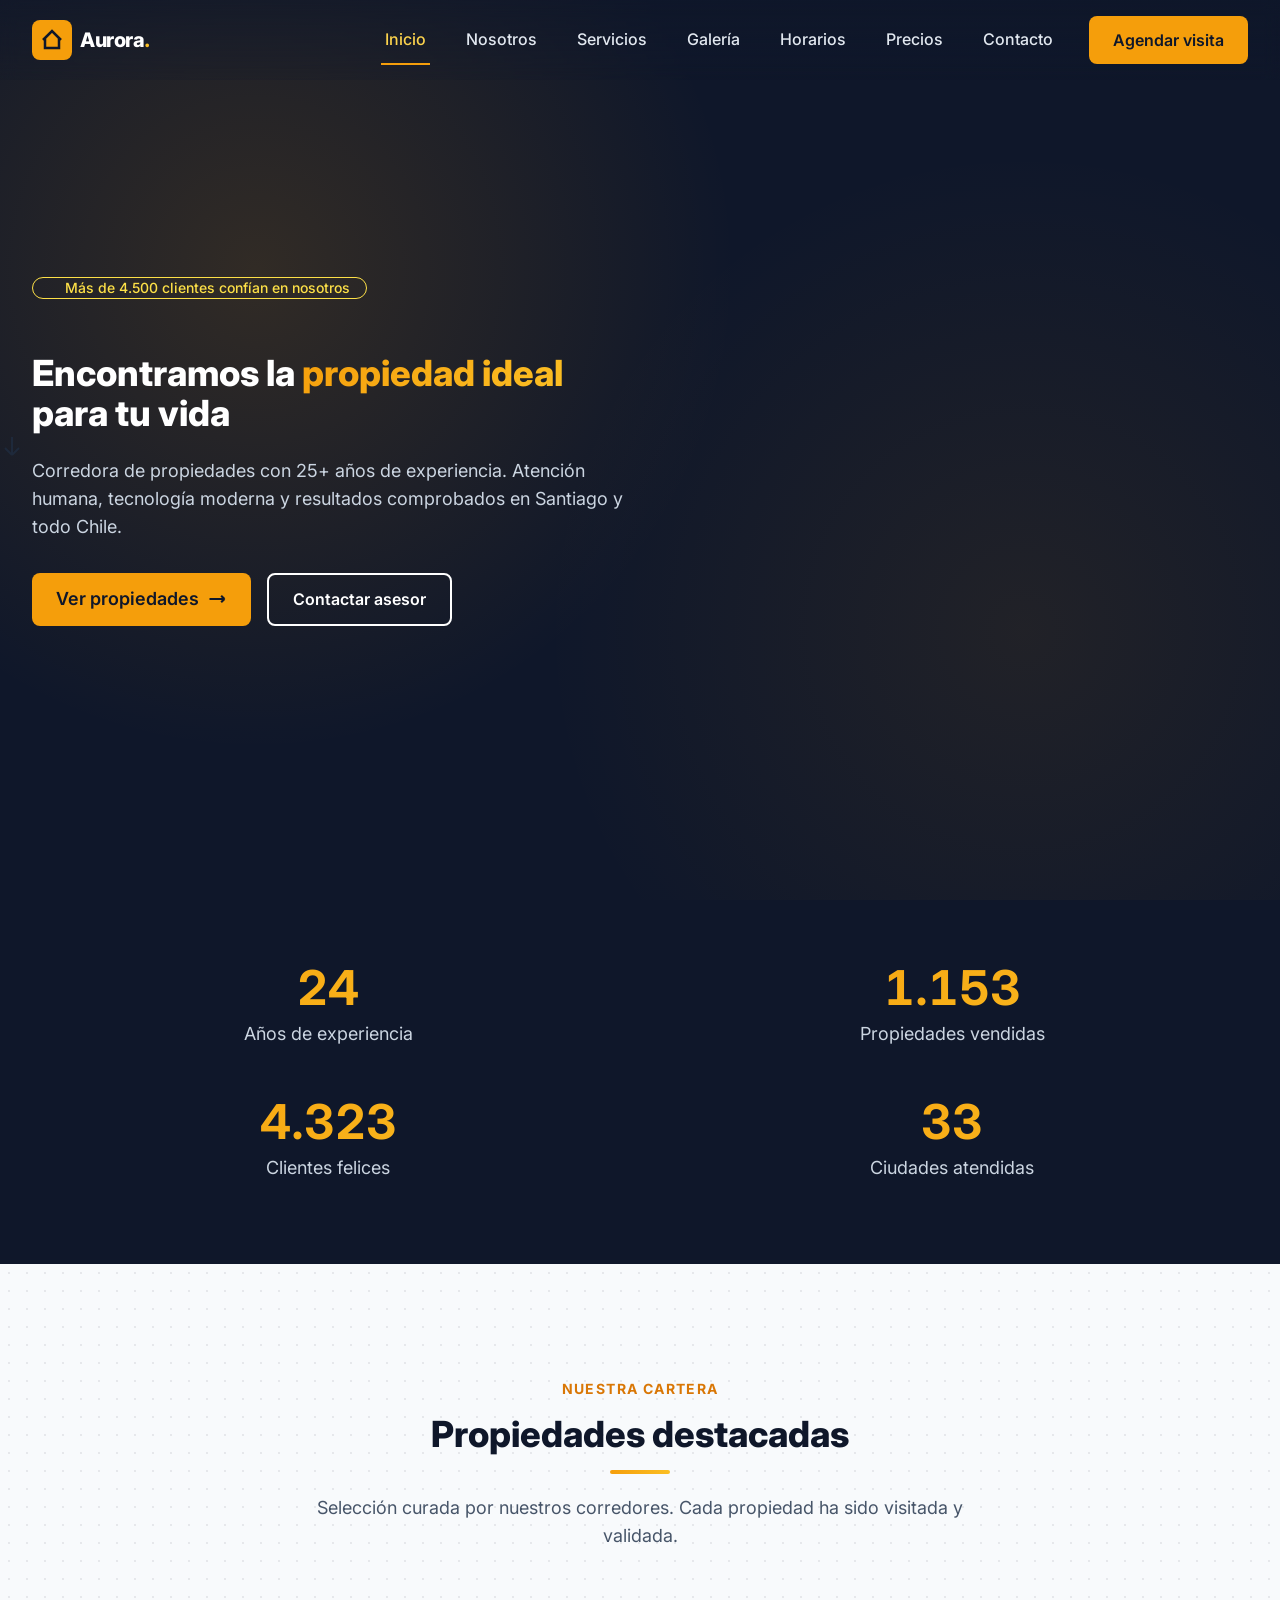
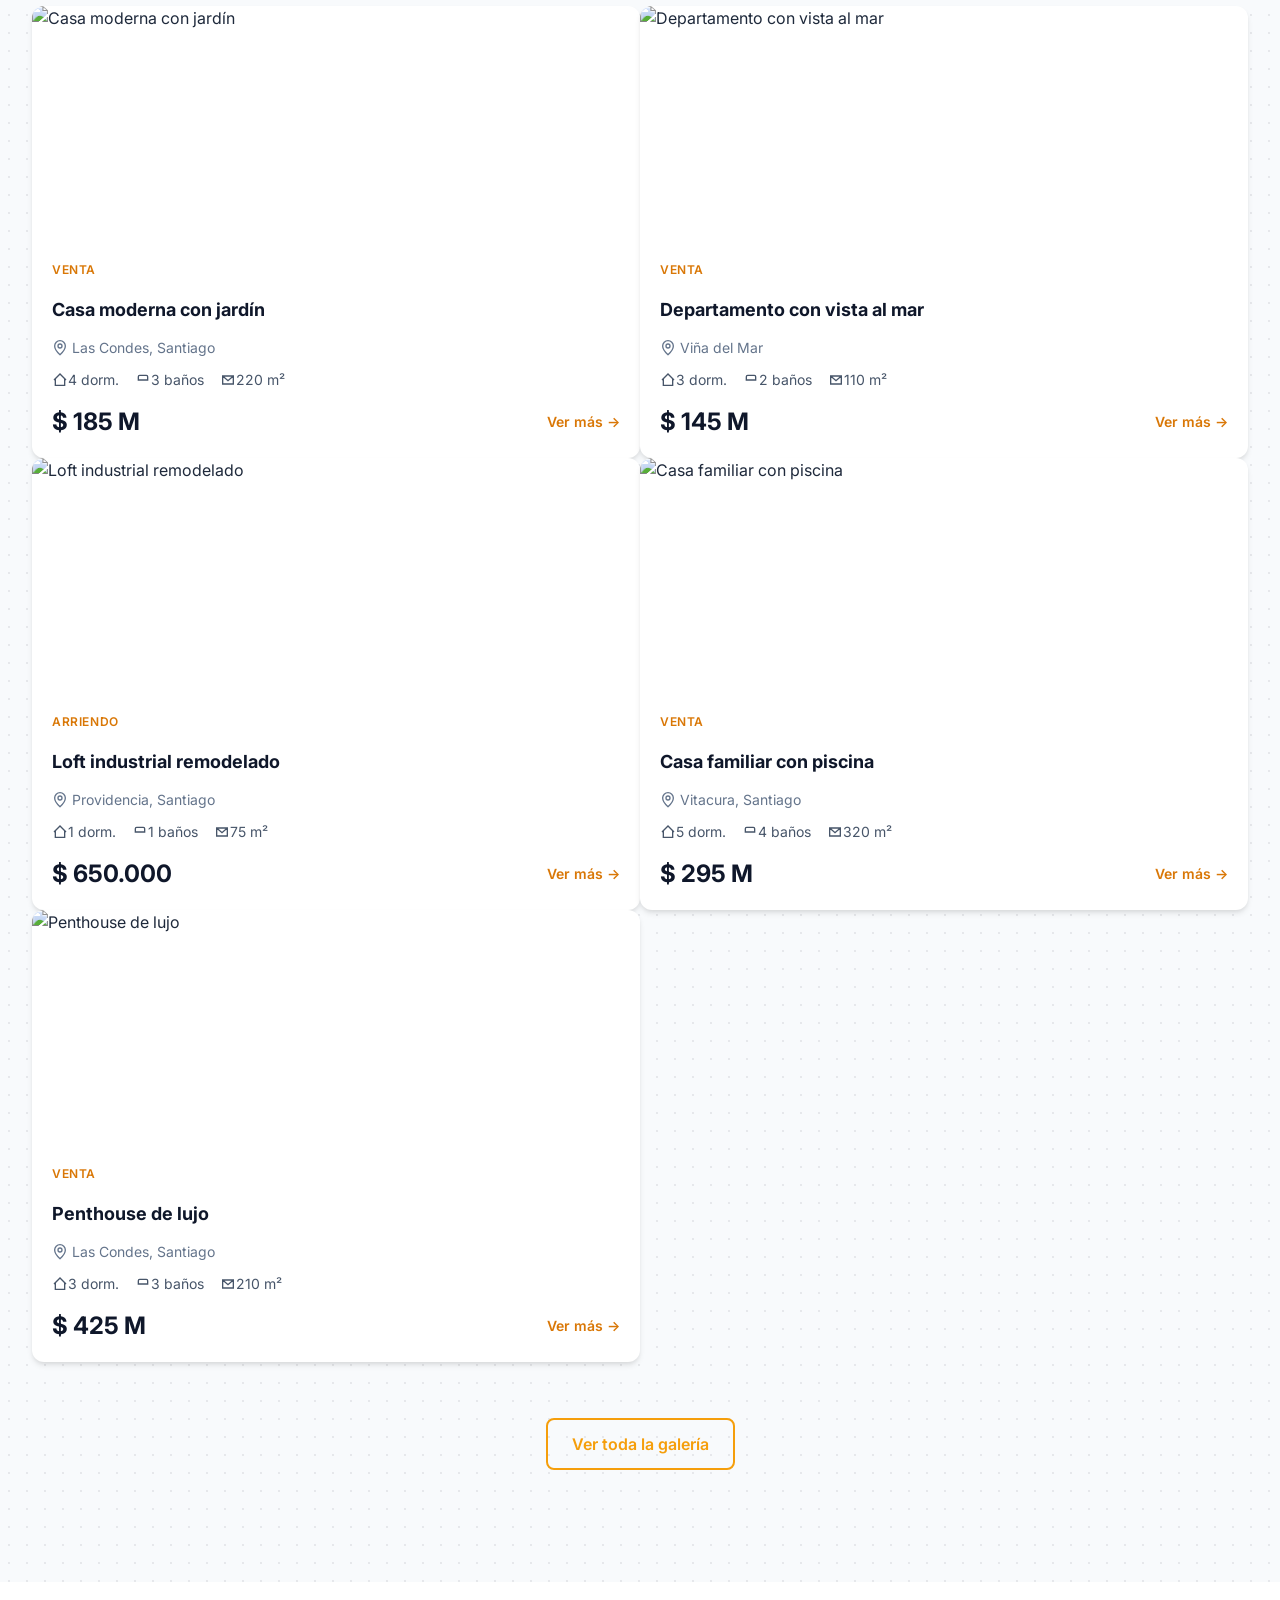
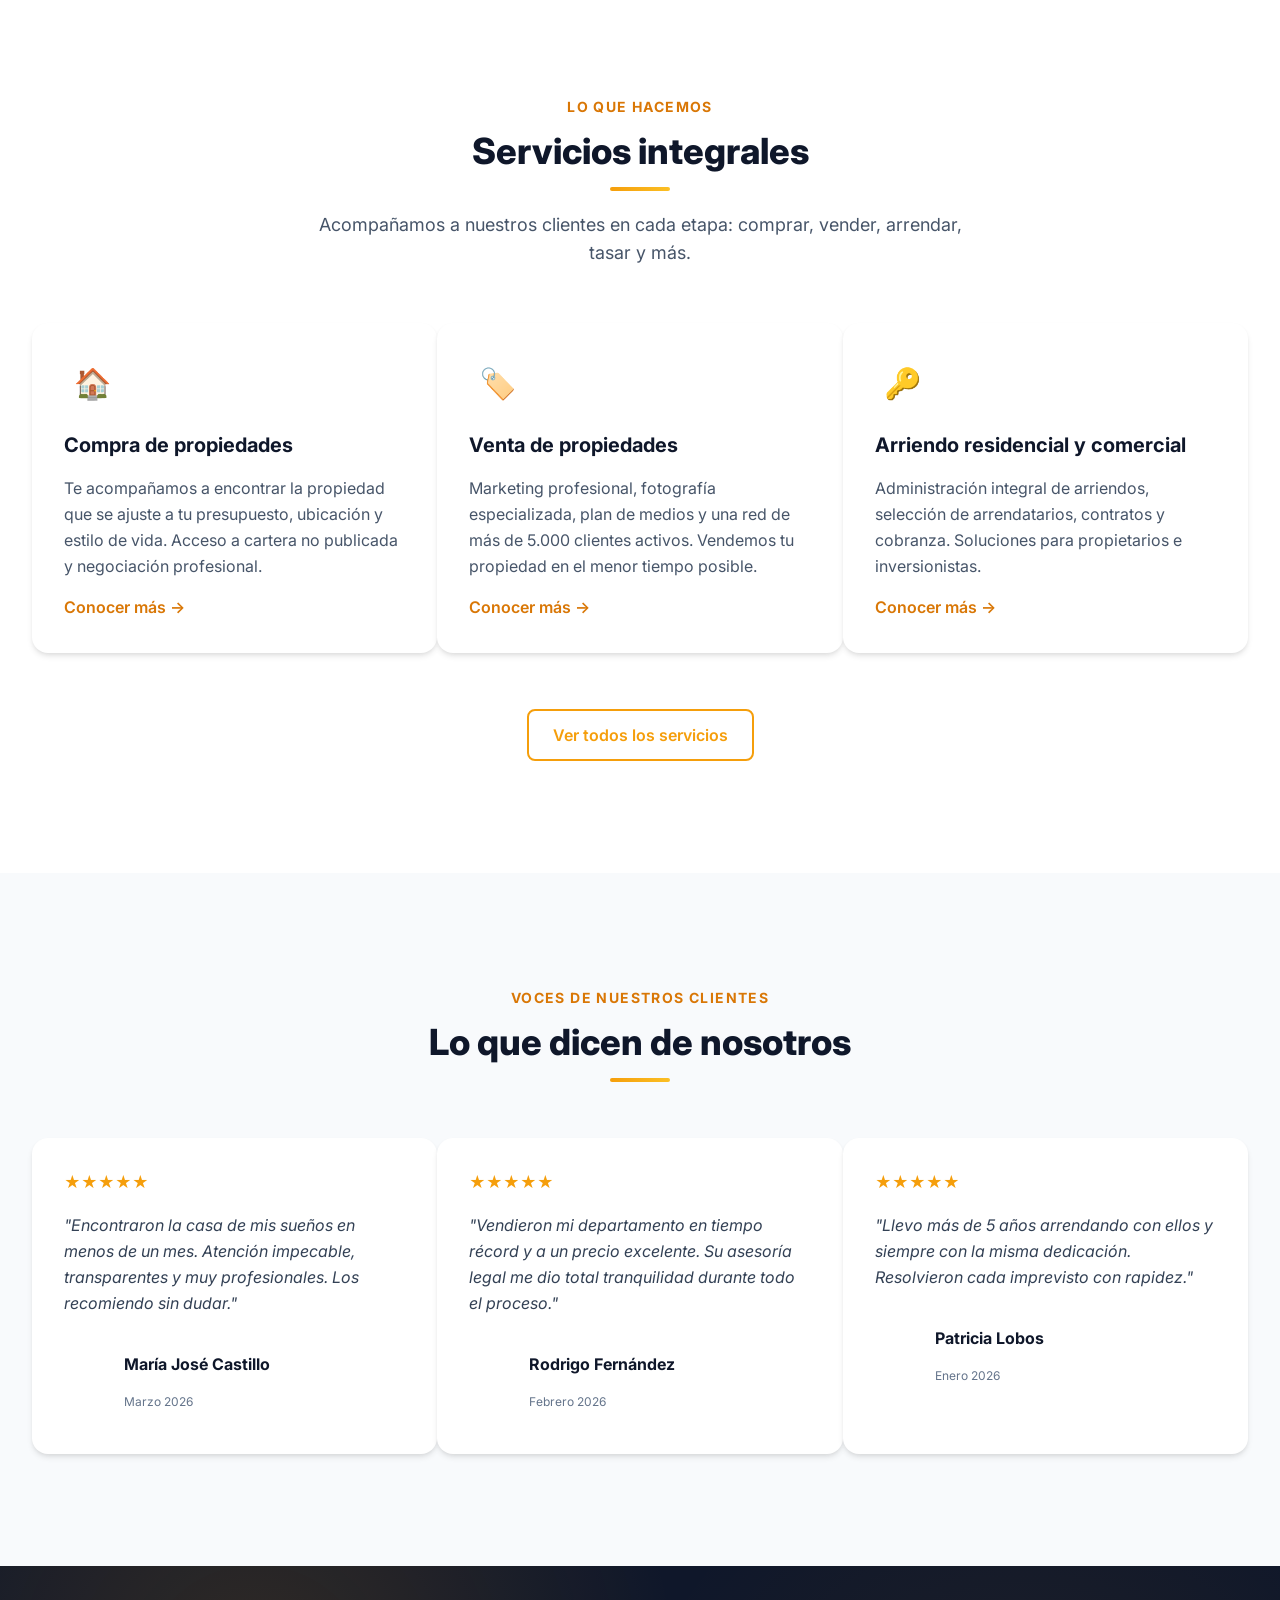
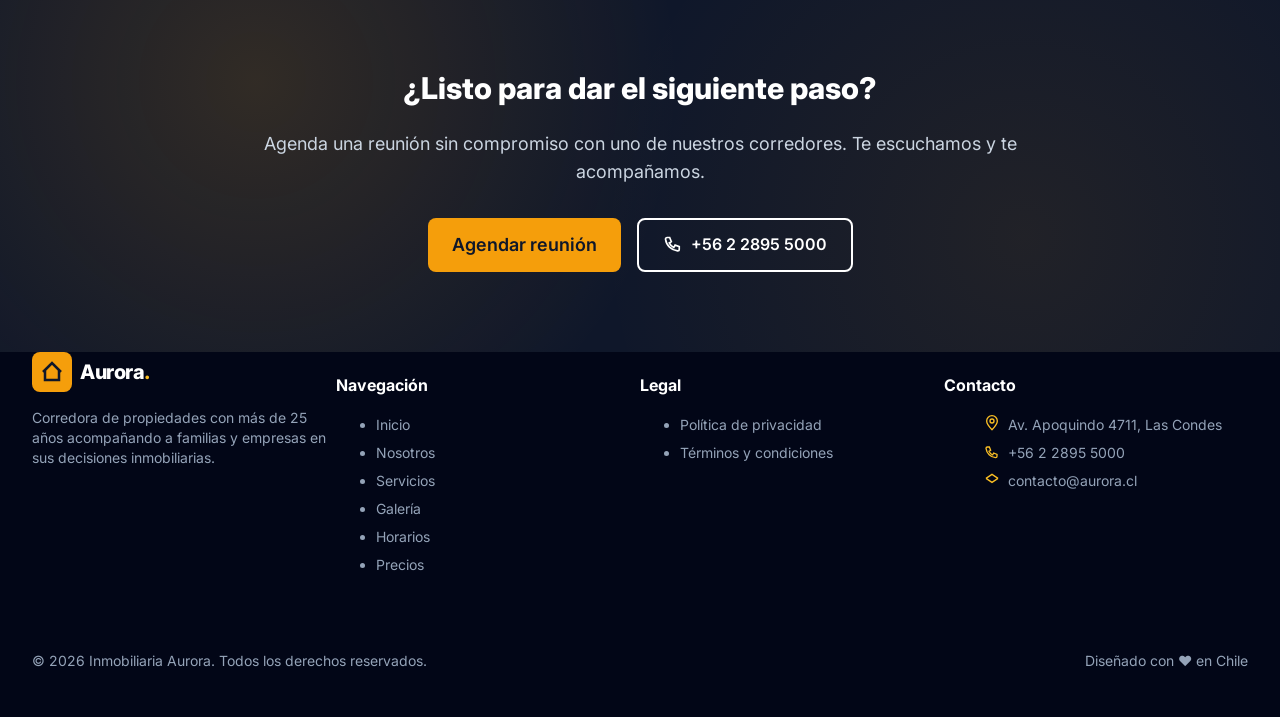
==== index.html @ 3e9e2109 "ok" ====
<!DOCTYPE html>
<html lang="es">
<head>
<meta charset="UTF-8" />
<meta name="viewport" content="width=device-width, initial-scale=1.0" />
<title>Inmobiliaria Aurora — Corredora de Propiedades</title>
<meta name="description" content="Corredora de propiedades con 25+ años de experiencia. Compra, venta, arriendo y asesoría legal en Santiago y todo Chile." />
<link rel="preconnect" href="https://fonts.googleapis.com">
<link rel="preconnect" href="https://fonts.gstatic.com" crossorigin>
<link href="https://fonts.googleapis.com/css2?family=Inter:wght@400;500;600;700;800;900&display=swap" rel="stylesheet">
<script src="https://cdn.tailwindcss.com"></script>
<script>
  tailwind.config = {
    theme: {
      extend: {
        fontFamily: { sans: ['Inter', 'system-ui', 'sans-serif'] }
      }
    }
  }
</script>
<link rel="stylesheet" href="css/styles.css" />
</head>
<body class="font-sans text-slate-800 antialiased bg-white">

<!-- ====================== NAVBAR ====================== -->
<header data-navbar class="fixed top-0 left-0 right-0 z-50 transition-all duration-300 bg-transparent">
  <div class="max-w-7xl mx-auto px-4 sm:px-6 lg:px-8">
    <div class="flex items-center justify-between h-20">
      <a href="index.html" class="flex items-center gap-2 text-white">
        <div class="w-10 h-10 bg-amber-500 rounded-lg flex items-center justify-center">
          <svg class="w-6 h-6 text-slate-900" fill="none" stroke="currentColor" stroke-width="2.5" viewBox="0 0 24 24"><path d="M3 12l9-9 9 9M5 10v10h14V10"/></svg>
        </div>
        <span class="font-extrabold text-xl tracking-tight">Aurora<span class="text-amber-400">.</span></span>
      </a>

      <nav data-navmenu class="hidden lg:flex items-center gap-8">
        <a href="index.html"      class="nav-link" data-navlink>Inicio</a>
        <a href="nosotros.html"   class="nav-link" data-navlink>Nosotros</a>
        <a href="servicios.html"  class="nav-link" data-navlink>Servicios</a>
        <a href="galeria.html"    class="nav-link" data-navlink>Galería</a>
        <a href="horarios.html"   class="nav-link" data-navlink>Horarios</a>
        <a href="precios.html"    class="nav-link" data-navlink>Precios</a>
        <a href="contacto.html"   class="nav-link" data-navlink>Contacto</a>
        <a href="contacto.html"   class="btn-primary !py-2.5">Agendar visita</a>
      </nav>

      <button data-burger class="lg:hidden hamburger" aria-label="Menú">
        <span></span><span></span><span></span>
      </button>
    </div>
  </div>

  <!-- Menú móvil -->
  <div data-navmenu class="lg:hidden fixed top-20 right-0 w-72 h-[calc(100vh-5rem)] bg-slate-900 shadow-2xl p-6 transform translate-x-full transition-transform duration-300 z-40 overflow-y-auto">
    <nav class="flex flex-col gap-2 text-white">
      <a href="index.html"     class="block py-2 px-3 rounded hover:bg-slate-800" data-navlink>Inicio</a>
      <a href="nosotros.html"  class="block py-2 px-3 rounded hover:bg-slate-800" data-navlink>Nosotros</a>
      <a href="servicios.html" class="block py-2 px-3 rounded hover:bg-slate-800" data-navlink>Servicios</a>
      <a href="galeria.html"   class="block py-2 px-3 rounded hover:bg-slate-800" data-navlink>Galería</a>
      <a href="horarios.html"  class="block py-2 px-3 rounded hover:bg-slate-800" data-navlink>Horarios</a>
      <a href="precios.html"   class="block py-2 px-3 rounded hover:bg-slate-800" data-navlink>Precios</a>
      <a href="contacto.html"  class="block py-2 px-3 rounded hover:bg-slate-800" data-navlink>Contacto</a>
      <a href="contacto.html"  class="btn-primary mt-4 justify-center">Agendar visita</a>
    </nav>
  </div>
</header>

<!-- ====================== HERO ====================== -->
<section class="hero-gradient hero-overlay-pattern min-h-screen flex items-center pt-20 relative overflow-hidden">
  <div class="max-w-7xl mx-auto px-4 sm:px-6 lg:px-8 py-20 lg:py-28 relative z-10 w-full">
    <div class="grid lg:grid-cols-2 gap-12 items-center">
      <div>
        <span class="inline-flex items-center gap-2 bg-amber-500/15 border border-amber-500/30 text-amber-300 px-4 py-1.5 rounded-full text-sm font-medium mb-6 reveal">
          <span class="w-2 h-2 bg-amber-400 rounded-full pulse-glow"></span>
          Más de 4.500 clientes confían en nosotros
        </span>
        <h1 class="text-4xl sm:text-5xl lg:text-6xl font-extrabold text-white leading-tight mb-6 reveal reveal-delay-1">
          Encontramos la <span class="gold-text">propiedad ideal</span> para tu vida
        </h1>
        <p class="text-lg lg:text-xl text-slate-300 mb-8 leading-relaxed max-w-xl reveal reveal-delay-2">
          Corredora de propiedades con 25+ años de experiencia. Atención humana, tecnología moderna y resultados comprobados en Santiago y todo Chile.
        </p>
        <div class="flex flex-col sm:flex-row gap-4 reveal reveal-delay-3">
          <a href="galeria.html" class="btn-primary text-lg">
            Ver propiedades
            <svg class="w-5 h-5" fill="none" stroke="currentColor" stroke-width="2.5" viewBox="0 0 24 24"><path d="M17 8l4 4m0 0l-4 4m4-4H3"/></svg>
          </a>
          <a href="contacto.html" class="inline-flex items-center justify-center gap-2 px-6 py-3 border-2 border-white/30 hover:border-amber-400 text-white hover:text-amber-400 font-semibold rounded-lg transition-all">
            Contactar asesor
          </a>
        </div>
      </div>

      <div class="hidden lg:block relative reveal reveal-delay-2">
        <div class="relative float-animation">
          <img src="https://images.unsplash.com/photo-1600596542815-ffad4c1539a9?w=900&q=80&auto=format&fit=crop" alt="Casa moderna" class="rounded-2xl shadow-2xl w-full"/>
          <div class="absolute -bottom-6 -left-6 bg-white p-5 rounded-xl shadow-2xl flex items-center gap-3 max-w-xs">
            <div class="w-12 h-12 bg-green-500 rounded-full flex items-center justify-center flex-shrink-0">
              <svg class="w-6 h-6 text-white" fill="none" stroke="currentColor" stroke-width="2.5" viewBox="0 0 24 24"><path d="M5 13l4 4L19 7"/></svg>
            </div>
            <div>
              <p class="font-bold text-slate-900">¡Vendida!</p>
              <p class="text-sm text-slate-500">Casa Las Condes</p>
            </div>
          </div>
        </div>
      </div>
    </div>
  </div>

  <!-- Scroll indicator -->
  <div class="absolute bottom-6 left-1/2 -translate-x-1/2 text-white/60 animate-bounce">
    <svg class="w-6 h-6" fill="none" stroke="currentColor" stroke-width="2" viewBox="0 0 24 24"><path d="M19 14l-7 7m0 0l-7-7m7 7V3"/></svg>
  </div>
</section>

<!-- ====================== STATS ====================== -->
<section class="bg-slate-900 py-16 relative overflow-hidden">
  <div class="absolute inset-0 opacity-30 hero-overlay-pattern"></div>
  <div class="max-w-7xl mx-auto px-4 sm:px-6 lg:px-8 relative z-10">
    <div data-home-stats class="grid grid-cols-2 lg:grid-cols-4 gap-8"></div>
  </div>
</section>

<!-- ====================== PROPIEDADES DESTACADAS ====================== -->
<section class="py-20 lg:py-28 bg-slate-50 dot-pattern">
  <div class="max-w-7xl mx-auto px-4 sm:px-6 lg:px-8">
    <div class="text-center mb-14 reveal">
      <span class="text-amber-600 font-bold text-sm uppercase tracking-widest">Nuestra cartera</span>
      <h2 class="text-4xl lg:text-5xl font-extrabold text-slate-900 mt-3 mb-4">Propiedades destacadas</h2>
      <div class="section-divider mx-auto mb-5"></div>
      <p class="text-lg text-slate-600 max-w-2xl mx-auto">Selección curada por nuestros corredores. Cada propiedad ha sido visitada y validada.</p>
    </div>

    <div data-home-propiedades class="grid sm:grid-cols-2 lg:grid-cols-3 gap-7"></div>

    <div class="text-center mt-14 reveal">
      <a href="galeria.html" class="btn-outline">Ver toda la galería</a>
    </div>
  </div>
</section>

<!-- ====================== SERVICIOS TOP ====================== -->
<section class="py-20 lg:py-28 bg-white">
  <div class="max-w-7xl mx-auto px-4 sm:px-6 lg:px-8">
    <div class="text-center mb-14 reveal">
      <span class="text-amber-600 font-bold text-sm uppercase tracking-widest">Lo que hacemos</span>
      <h2 class="text-4xl lg:text-5xl font-extrabold text-slate-900 mt-3 mb-4">Servicios integrales</h2>
      <div class="section-divider mx-auto mb-5"></div>
      <p class="text-lg text-slate-600 max-w-2xl mx-auto">Acompañamos a nuestros clientes en cada etapa: comprar, vender, arrendar, tasar y más.</p>
    </div>

    <div data-home-servicios class="grid md:grid-cols-3 gap-7"></div>

    <div class="text-center mt-14 reveal">
      <a href="servicios.html" class="btn-outline">Ver todos los servicios</a>
    </div>
  </div>
</section>

<!-- ====================== TESTIMONIOS ====================== -->
<section class="py-20 lg:py-28 bg-slate-50">
  <div class="max-w-7xl mx-auto px-4 sm:px-6 lg:px-8">
    <div class="text-center mb-14 reveal">
      <span class="text-amber-600 font-bold text-sm uppercase tracking-widest">Voces de nuestros clientes</span>
      <h2 class="text-4xl lg:text-5xl font-extrabold text-slate-900 mt-3 mb-4">Lo que dicen de nosotros</h2>
      <div class="section-divider mx-auto mb-5"></div>
    </div>

    <div data-home-testimonios class="grid md:grid-cols-3 gap-7"></div>
  </div>
</section>

<!-- ====================== CTA ====================== -->
<section class="bg-slate-900 hero-overlay-pattern py-20 relative overflow-hidden">
  <div class="max-w-4xl mx-auto px-4 sm:px-6 lg:px-8 text-center relative z-10">
    <h2 class="text-3xl lg:text-5xl font-extrabold text-white mb-6 reveal">¿Listo para dar el siguiente paso?</h2>
    <p class="text-lg text-slate-300 mb-8 reveal reveal-delay-1">Agenda una reunión sin compromiso con uno de nuestros corredores. Te escuchamos y te acompañamos.</p>
    <div class="flex flex-col sm:flex-row gap-4 justify-center reveal reveal-delay-2">
      <a href="contacto.html" class="btn-primary text-lg">Agendar reunión</a>
      <a href="tel:+56228955000" class="inline-flex items-center justify-center gap-2 px-6 py-3 border-2 border-white/30 hover:border-amber-400 text-white hover:text-amber-400 font-semibold rounded-lg transition-all">
        <svg class="w-5 h-5" fill="none" stroke="currentColor" stroke-width="2" viewBox="0 0 24 24"><path d="M3 5a2 2 0 012-2h3l2 5-2.5 1.5a11 11 0 005.5 5.5L14.5 12l5 2v3a2 2 0 0 1-2 2A16 16 0 013 5z"/></svg>
        +56 2 2895 5000
      </a>
    </div>
  </div>
</section>

<!-- ====================== FOOTER ====================== -->
<footer class="bg-slate-950 text-slate-400 pt-16 pb-8">
  <div class="max-w-7xl mx-auto px-4 sm:px-6 lg:px-8">
    <div class="grid md:grid-cols-2 lg:grid-cols-4 gap-10 mb-12">
      <div>
        <a href="index.html" class="flex items-center gap-2 text-white mb-4">
          <div class="w-10 h-10 bg-amber-500 rounded-lg flex items-center justify-center">
            <svg class="w-6 h-6 text-slate-900" fill="none" stroke="currentColor" stroke-width="2.5" viewBox="0 0 24 24"><path d="M3 12l9-9 9 9M5 10v10h14V10"/></svg>
          </div>
          <span class="font-extrabold text-xl tracking-tight text-white">Aurora<span class="text-amber-400">.</span></span>
        </a>
        <p class="text-sm leading-relaxed">Corredora de propiedades con más de 25 años acompañando a familias y empresas en sus decisiones inmobiliarias.</p>
      </div>
      <div>
        <h4 class="text-white font-bold mb-4">Navegación</h4>
        <ul class="space-y-2 text-sm">
          <li><a href="index.html" class="hover:text-amber-400 transition">Inicio</a></li>
          <li><a href="nosotros.html" class="hover:text-amber-400 transition">Nosotros</a></li>
          <li><a href="servicios.html" class="hover:text-amber-400 transition">Servicios</a></li>
          <li><a href="galeria.html" class="hover:text-amber-400 transition">Galería</a></li>
          <li><a href="horarios.html" class="hover:text-amber-400 transition">Horarios</a></li>
          <li><a href="precios.html" class="hover:text-amber-400 transition">Precios</a></li>
        </ul>
      </div>
      <div>
        <h4 class="text-white font-bold mb-4">Legal</h4>
        <ul class="space-y-2 text-sm">
          <li><a href="privacidad.html" class="hover:text-amber-400 transition">Política de privacidad</a></li>
          <li><a href="terminos.html" class="hover:text-amber-400 transition">Términos y condiciones</a></li>
        </ul>
      </div>
      <div>
        <h4 class="text-white font-bold mb-4">Contacto</h4>
        <ul class="space-y-2 text-sm">
          <li class="flex items-start gap-2">
            <svg class="w-4 h-4 mt-0.5 text-amber-400" fill="none" stroke="currentColor" stroke-width="2" viewBox="0 0 24 24"><path d="M12 22s-8-8-8-13a8 8 0 1116 0c0 5-8 13-8 13z"/><circle cx="12" cy="9" r="3"/></svg>
            Av. Apoquindo 4711, Las Condes
          </li>
          <li class="flex items-center gap-2">
            <svg class="w-4 h-4 text-amber-400" fill="none" stroke="currentColor" stroke-width="2" viewBox="0 0 24 24"><path d="M3 5a2 2 0 012-2h3l2 5-2.5 1.5a11 11 0 005.5 5.5L14.5 12l5 2v3a2 2 0 0 1-2 2A16 16 0 013 5z"/></svg>
            +56 2 2895 5000
          </li>
          <li class="flex items-center gap-2">
            <svg class="w-4 h-4 text-amber-400" fill="none" stroke="currentColor" stroke-width="2" viewBox="0 0 24 24"><path d="M3 8l9 6 9-6M3 8l9-6 9 6"/></svg>
            contacto@aurora.cl
          </li>
        </ul>
      </div>
    </div>
    <div class="border-t border-slate-800 pt-8 flex flex-col sm:flex-row justify-between items-center gap-2">
      <p class="text-sm">© <span data-year>2026</span> Inmobiliaria Aurora. Todos los derechos reservados.</p>
      <p class="text-sm">Diseñado con ♥ en Chile</p>
    </div>
  </div>
</footer>

<script src="js/data.js"></script>
<script src="js/main.js"></script>
</body>
</html>
---- css/styles.css ----
/* =====================================================
   STYLES.CSS
   Estilos críticos + animaciones — Inmobiliaria Aurora
   ===================================================== */

/* ====================================================
   RESET Y BASE (funciona aunque Tailwind no cargue)
   ==================================================== */
*, *::before, *::after { box-sizing: border-box; }
html { scroll-behavior: smooth; }
body { margin: 0; font-family: 'Inter', system-ui, -apple-system, 'Segoe UI', sans-serif; -webkit-font-smoothing: antialiased; color: #1e293b; background: #fff; line-height: 1.6; }
img { max-width: 100%; height: auto; display: block; }
a { text-decoration: none; color: inherit; }
button { font-family: inherit; cursor: pointer; }

/* ====================================================
   UTILIDADES CRÍTICAS (fallback si Tailwind no carga)
   ==================================================== */
.container { width: 100%; max-width: 1280px; margin-left: auto; margin-right: auto; padding-left: 1.5rem; padding-right: 1.5px; padding-left: 1rem; padding-right: 1rem; }
@media (min-width: 640px) { .container { padding-left: 1.5rem; padding-right: 1.5rem; } }
@media (min-width: 1024px) { .container { padding-left: 2rem; padding-right: 2rem; } }

.flex { display: flex; }
.grid { display: grid; }
.hidden { display: none; }
.relative { position: relative; }
.absolute { position: absolute; }
.fixed { position: fixed; }
.sticky { position: sticky; }
.overflow-hidden { overflow: hidden; }
.text-center { text-align: center; }
.items-center { align-items: center; }
.justify-center { justify-content: center; }
.justify-between { justify-content: space-between; }
.flex-col { flex-direction: column; }
.gap-1 { gap: 0.25rem; } .gap-2 { gap: 0.5rem; } .gap-3 { gap: 0.75rem; }
.gap-4 { gap: 1rem; } .gap-6 { gap: 1.5rem; } .gap-8 { gap: 2rem; }

/* ====================================================
   KEYFRAMES
   ==================================================== */
@keyframes fadeIn { from { opacity: 0; } to { opacity: 1; } }
@keyframes fadeInUp {
  from { opacity: 0; transform: translateY(28px); }
  to   { opacity: 1; transform: translateY(0); }
}
@keyframes fadeInDown {
  from { opacity: 0; transform: translateY(-20px); }
  to   { opacity: 1; transform: translateY(0); }
}
@keyframes slideInLeft {
  from { opacity: 0; transform: translateX(-30px); }
  to   { opacity: 1; transform: translateX(0); }
}
@keyframes slideInRight {
  from { opacity: 0; transform: translateX(30px); }
  to   { opacity: 1; transform: translateX(0); }
}
@keyframes scaleIn {
  from { opacity: 0; transform: scale(0.92); }
  to   { opacity: 1; transform: scale(1); }
}
@keyframes float {
  0%, 100% { transform: translateY(0); }
  50%      { transform: translateY(-12px); }
}
@keyframes pulseGlow {
  0%, 100% { box-shadow: 0 0 0 0 rgba(245, 158, 11, 0.5); }
  50%      { box-shadow: 0 0 0 14px rgba(245, 158, 11, 0); }
}

/* ====================================================
   REVEAL — VISIBLE POR DEFECTO
   Solo se ocultan si JS agrega la clase .js-ready a <html>
   ==================================================== */
.reveal, .reveal-left, .reveal-right, .reveal-scale {
  opacity: 1;
  transform: none;
}
html.js-ready .reveal {
  opacity: 0;
  transform: translateY(28px);
  transition: opacity 0.8s ease-out, transform 0.8s ease-out;
}
html.js-ready .reveal.is-visible {
  opacity: 1;
  transform: translateY(0);
}
html.js-ready .reveal-left {
  opacity: 0;
  transform: translateX(-30px);
  transition: opacity 0.8s ease-out, transform 0.8s ease-out;
}
html.js-ready .reveal-left.is-visible { opacity: 1; transform: translateX(0); }

html.js-ready .reveal-right {
  opacity: 0;
  transform: translateX(30px);
  transition: opacity 0.8s ease-out, transform 0.8s ease-out;
}
html.js-ready .reveal-right.is-visible { opacity: 1; transform: translateX(0); }

html.js-ready .reveal-scale {
  opacity: 0;
  transform: scale(0.92);
  transition: opacity 0.7s ease-out, transform 0.7s ease-out;
}
html.js-ready .reveal-scale.is-visible { opacity: 1; transform: scale(1); }

html.js-ready .reveal-delay-1.is-visible { transition-delay: 0.1s; }
html.js-ready .reveal-delay-2.is-visible { transition-delay: 0.2s; }
html.js-ready .reveal-delay-3.is-visible { transition-delay: 0.3s; }
html.js-ready .reveal-delay-4.is-visible { transition-delay: 0.4s; }
html.js-ready .reveal-delay-5.is-visible { transition-delay: 0.5s; }

/* ====================================================
   HERO
   ==================================================== */
.hero-gradient {
  background-color: #0f172a;
  background-image:
    linear-gradient(180deg, rgba(15, 23, 42, 0.75) 0%, rgba(15, 23, 42, 0.55) 50%, rgba(15, 23, 42, 0.80) 100%),
    linear-gradient(135deg, rgba(245, 158, 11, 0.08) 0%, rgba(15, 23, 42, 0.20) 100%),
    url('https://images.unsplash.com/photo-1600596542815-ffad4c1539a9?w=1600&q=80&auto=format&fit=crop');
  background-position: center, center, center;
  background-size: cover, cover, cover;
  background-repeat: no-repeat;
  min-height: 100vh;
  display: flex;
  align-items: center;
  padding-top: 5rem;
  padding-bottom: 5rem;
}

.hero-overlay-pattern {
  background-image:
    radial-gradient(circle at 20% 30%, rgba(245, 158, 11, 0.15) 0%, transparent 40%),
    radial-gradient(circle at 80% 70%, rgba(245, 158, 11, 0.08) 0%, transparent 40%);
}

.float-animation { animation: float 6s ease-in-out infinite; }
.pulse-glow { animation: pulseGlow 2.4s ease-in-out infinite; }

/* ====================================================
   CARDS
   ==================================================== */
.card-hover {
  transition: transform 0.4s cubic-bezier(.2,.8,.2,1), box-shadow 0.4s ease;
}
.card-hover:hover {
  transform: translateY(-6px);
  box-shadow: 0 22px 40px -18px rgba(15, 23, 42, 0.35);
}

.image-zoom { overflow: hidden; }
.image-zoom img { transition: transform 0.6s ease; }
.image-zoom:hover img { transform: scale(1.08); }

/* ====================================================
   BOTONES (CSS nativo)
   ==================================================== */
.btn-primary {
  display: inline-flex;
  align-items: center;
  justify-content: center;
  gap: 0.5rem;
  padding: 0.75rem 1.5rem;
  background-color: rgb(245 158 11);
  color: rgb(15 23 42);
  font-weight: 600;
  border-radius: 0.5rem;
  transition: all 0.3s ease;
  cursor: pointer;
  border: none;
  text-decoration: none;
  font-size: 1rem;
  line-height: 1.5;
}
.btn-primary:hover {
  background-color: rgb(251 191 36);
  box-shadow: 0 10px 24px -8px rgba(245, 158, 11, 0.6);
  transform: translateY(-1px);
}
.btn-primary:disabled {
  cursor: not-allowed;
  opacity: 0.7;
  transform: none;
  box-shadow: none;
}

.btn-outline {
  display: inline-flex;
  align-items: center;
  justify-content: center;
  gap: 0.5rem;
  padding: 0.75rem 1.5rem;
  border: 2px solid rgb(245 158 11);
  color: rgb(245 158 11);
  background: transparent;
  font-weight: 600;
  border-radius: 0.5rem;
  transition: all 0.3s ease;
  cursor: pointer;
  text-decoration: none;
  font-size: 1rem;
  line-height: 1.5;
}
.btn-outline:hover {
  background-color: rgb(245 158 11);
  color: rgb(15 23 42);
}

.btn-ghost {
  display: inline-flex;
  align-items: center;
  justify-content: center;
  gap: 0.5rem;
  padding: 0.6rem 1.25rem;
  color: rgb(51 65 85);
  font-weight: 500;
  border-radius: 0.5rem;
  transition: color 0.2s ease;
  cursor: pointer;
  text-decoration: none;
}
.btn-ghost:hover { color: rgb(217 119 6); }

/* ====================================================
   NAVBAR
   ==================================================== */
[data-navbar] {
  position: fixed;
  top: 0; left: 0; right: 0;
  z-index: 50;
  background: linear-gradient(180deg, rgba(15, 23, 42, 0.55) 0%, rgba(15, 23, 42, 0.15) 100%);
  -webkit-backdrop-filter: blur(8px);
  backdrop-filter: blur(8px);
  transition: background-color 0.3s ease, box-shadow 0.3s ease, background-image 0.3s ease;
}
[data-navbar].scrolled {
  background-color: rgba(15, 23, 42, 0.97);
  background-image: none;
  box-shadow: 0 10px 30px -10px rgba(0,0,0,0.4);
  -webkit-backdrop-filter: blur(10px);
  backdrop-filter: blur(10px);
}
.site-nav-inner {
  display: flex;
  align-items: center;
  justify-content: space-between;
  height: 5rem;
}
.site-logo {
  display: inline-flex;
  align-items: center;
  gap: 0.5rem;
  color: #fff;
  font-weight: 800;
  font-size: 1.25rem;
  letter-spacing: -0.02em;
}
.site-logo .logo-mark {
  width: 2.5rem; height: 2.5rem;
  background: rgb(245 158 11);
  border-radius: 0.5rem;
  display: flex; align-items: center; justify-content: center;
  color: rgb(15 23 42);
}
.site-logo .logo-mark svg { width: 1.5rem; height: 1.5rem; }

.site-nav-links {
  display: none;
  align-items: center;
  gap: 2rem;
}
@media (min-width: 1024px) {
  .site-nav-links { display: flex; }
}

.nav-link {
  position: relative;
  padding: 0.5rem 0.25rem;
  font-weight: 500;
  color: rgb(226 232 240);
  transition: color 0.25s ease;
}
.nav-link::after {
  content: "";
  position: absolute;
  left: 0; bottom: -4px;
  width: 0; height: 2px;
  background-color: rgb(245 158 11);
  transition: width 0.3s ease;
}
.nav-link:hover, .nav-link.is-active { color: rgb(252 211 77); }
.nav-link:hover::after, .nav-link.is-active::after { width: 100%; }

.site-burger {
  width: 28px; height: 22px;
  position: relative; cursor: pointer;
  background: transparent; border: none;
  padding: 0;
}
@media (min-width: 1024px) {
  .site-burger { display: none; }
}
.site-burger span {
  position: absolute;
  left: 0; width: 100%; height: 2px;
  background-color: #fff;
  border-radius: 2px;
  transition: all 0.3s ease;
}
.site-burger span:nth-child(1) { top: 0; }
.site-burger span:nth-child(2) { top: 10px; }
.site-burger span:nth-child(3) { top: 20px; }
.site-burger.is-open span:nth-child(1) { top: 10px; transform: rotate(45deg); }
.site-burger.is-open span:nth-child(2) { opacity: 0; }
.site-burger.is-open span:nth-child(3) { top: 10px; transform: rotate(-45deg); }

.mobile-menu {
  position: fixed;
  top: 5rem; right: 0;
  width: 18rem;
  height: calc(100vh - 5rem);
  background: rgb(15 23 42);
  box-shadow: -10px 0 30px rgba(0,0,0,0.5);
  padding: 1.5rem;
  transform: translateX(100%);
  transition: transform 0.3s ease;
  z-index: 40;
  overflow-y: auto;
}
.mobile-menu.is-open { transform: translateX(0); }
.mobile-menu a {
  display: block;
  padding: 0.5rem 0.75rem;
  color: #fff;
  border-radius: 0.375rem;
  transition: background-color 0.2s ease;
}
.mobile-menu a:hover { background-color: rgb(30 41 59); }
.mobile-menu a.is-active { color: rgb(252 211 77); }

/* ====================================================
   FILTROS GALERÍA
   ==================================================== */
.filter-btn {
  padding: 0.55rem 1.4rem;
  border-radius: 9999px;
  border: 1px solid rgb(203 213 225);
  font-weight: 500;
  font-size: 0.9rem;
  color: rgb(71 85 105);
  background: #fff;
  transition: all 0.25s ease;
  cursor: pointer;
}
.filter-btn:hover {
  border-color: rgb(245 158 11);
  color: rgb(180 83 9);
}
.filter-btn.is-active {
  background-color: rgb(15 23 42);
  border-color: rgb(15 23 42);
  color: rgb(252 211 77);
}

.gallery-item {
  transition: opacity 0.4s ease, transform 0.4s ease;
}
.gallery-item.is-hidden {
  opacity: 0;
  transform: scale(0.95);
  pointer-events: none;
  position: absolute;
  visibility: hidden;
}

/* ====================================================
   LIGHTBOX
   ==================================================== */
.lightbox {
  position: fixed;
  inset: 0;
  background-color: rgba(0, 0, 0, 0.92);
  display: none;
  align-items: center;
  justify-content: center;
  z-index: 9999;
  padding: 1rem;
}
.lightbox.is-open {
  display: flex;
  animation: fadeIn 0.3s ease;
}
.lightbox img {
  max-width: 90vw;
  max-height: 85vh;
  border-radius: 8px;
  box-shadow: 0 20px 60px rgba(0,0,0,0.5);
}
.lightbox-close {
  position: absolute;
  top: 1.5rem; right: 1.5rem;
  color: white;
  background: rgba(255,255,255,0.1);
  border-radius: 9999px;
  width: 44px; height: 44px;
  display: flex; align-items: center; justify-content: center;
  cursor: pointer;
  transition: all 0.25s ease;
  border: none;
  font-size: 1.25rem;
}
.lightbox-close:hover {
  background: rgb(245 158 11);
  color: rgb(15 23 42);
}

/* ====================================================
   FORMULARIO
   ==================================================== */
.form-input {
  width: 100%;
  padding: 0.85rem 1rem;
  border: 1px solid rgb(203 213 225);
  border-radius: 0.5rem;
  font-size: 0.95rem;
  transition: all 0.25s ease;
  background: #fff;
  font-family: inherit;
  color: inherit;
}
.form-input:focus {
  outline: none;
  border-color: rgb(245 158 11);
  box-shadow: 0 0 0 3px rgba(245, 158, 11, 0.15);
}
.form-input.is-invalid {
  border-color: rgb(220 38 38);
  box-shadow: 0 0 0 3px rgba(220, 38, 38, 0.12);
}

.error-text {
  color: rgb(220 38 38);
  font-size: 0.82rem;
  margin-top: 0.35rem;
  display: none;
}
.form-input.is-invalid + .error-text { display: block; }

.toast {
  position: fixed;
  bottom: 2rem;
  right: 2rem;
  background: rgb(15 23 42);
  color: white;
  padding: 1rem 1.5rem;
  border-radius: 0.5rem;
  box-shadow: 0 10px 40px -5px rgba(0,0,0,0.4);
  border-left: 4px solid rgb(245 158 11);
  z-index: 9998;
  animation: fadeInUp 0.4s ease;
  display: none;
  max-width: 320px;
}
.toast.is-visible { display: block; }

/* ====================================================
   TALLERES (tarjeta + barra de progreso)
   ==================================================== */
.taller-card {
  transition: all 0.3s ease;
}
.taller-card:hover {
  transform: translateY(-4px);
  box-shadow: 0 20px 40px -15px rgba(15,23,42,0.25);
  border-color: rgb(245 158 11);
}

.progress-bar {
  height: 6px;
  border-radius: 9999px;
  background: rgb(226 232 240);
  overflow: hidden;
}
.progress-fill {
  height: 100%;
  background: linear-gradient(90deg, rgb(245 158 11), rgb(251 191 36));
  border-radius: 9999px;
  transition: width 1.5s ease;
  width: 0;
}

/* ====================================================
   CONTADORES
   ==================================================== */
.counter { font-variant-numeric: tabular-nums; }

/* ====================================================
   DECORACIONES
   ==================================================== */
.section-divider {
  height: 4px; width: 60px;
  background: linear-gradient(90deg, rgb(245 158 11), rgb(251 191 36));
  border-radius: 9999px;
}
.dot-pattern {
  background-image: radial-gradient(rgba(15,23,42,0.08) 1px, transparent 1px);
  background-size: 18px 18px;
}
.gold-text {
  background: linear-gradient(135deg, rgb(245 158 11), rgb(251 191 36));
  -webkit-background-clip: text;
  background-clip: text;
  -webkit-text-fill-color: transparent;
  color: transparent;
}

/* ====================================================
   TIMELINE
   ==================================================== */
.timeline {
  position: relative;
}
.timeline::before {
  content: "";
  position: absolute;
  left: 50%; top: 0; bottom: 0;
  width: 2px;
  background: rgb(226 232 240);
  transform: translateX(-50%);
}
.timeline-item {
  position: relative;
  width: 50%;
  padding: 1.5rem 2rem;
}
.timeline-item:nth-child(odd) { margin-left: 0; text-align: right; padding-right: 3rem; }
.timeline-item:nth-child(even) { margin-left: 50%; text-align: left; padding-left: 3rem; }
.timeline-item::before {
  content: "";
  position: absolute;
  top: 2rem;
  width: 16px; height: 16px;
  border-radius: 9999px;
  background: rgb(245 158 11);
  border: 3px solid white;
  box-shadow: 0 0 0 2px rgb(245 158 11);
}
.timeline-item:nth-child(odd)::before { right: -8px; }
.timeline-item:nth-child(even)::before { left: -8px; }
@media (max-width: 768px) {
  .timeline::before { left: 1rem; }
  .timeline-item,
  .timeline-item:nth-child(odd),
  .timeline-item:nth-child(even) {
    width: 100%;
    margin-left: 0;
    text-align: left;
    padding-left: 3rem;
    padding-right: 1rem;
  }
  .timeline-item::before,
  .timeline-item:nth-child(odd)::before,
  .timeline-item:nth-child(even)::before {
    left: 0.5rem;
    right: auto;
  }
}

/* ====================================================
   PRICING CARD destacado
   ==================================================== */
.pricing-card {
  position: relative;
  transition: all 0.35s ease;
}
.pricing-card.is-highlight {
  transform: scale(1.04);
  border-color: rgb(245 158 11) !important;
  box-shadow: 0 25px 50px -12px rgba(245, 158, 11, 0.25);
}
.pricing-card.is-highlight::before {
  content: "MÁS ELEGIDO";
  position: absolute;
  top: -14px;
  left: 50%;
  transform: translateX(-50%);
  background: linear-gradient(90deg, rgb(245 158 11), rgb(251 191 36));
  color: rgb(15 23 42);
  font-size: 0.75rem;
  font-weight: 700;
  letter-spacing: 0.08em;
  padding: 0.35rem 1rem;
  border-radius: 9999px;
  white-space: nowrap;
}

/* ====================================================
   UTILIDADES TAILWIND COMUNES (fallback crítico)
   Si Tailwind no carga, esto da layout básico
   ==================================================== */

/* Colors */
.bg-white { background-color: #fff; }
.bg-slate-50 { background-color: #f8fafc; }
.bg-slate-900 { background-color: #0f172a; }
.bg-slate-950 { background-color: #020617; }
.bg-amber-500 { background-color: rgb(245 158 11); }
.bg-amber-50 { background-color: #fffbeb; }
.bg-amber-100 { background-color: #fef3c7; }
.bg-blue-100 { background-color: #dbeafe; }
.bg-slate-200 { background-color: #e2e8f0; }
.bg-slate-800 { background-color: #1e293b; }

.text-white { color: #fff; }
.text-slate-900 { color: #0f172a; }
.text-slate-800 { color: #1e293b; }
.text-slate-700 { color: #334155; }
.text-slate-600 { color: #475569; }
.text-slate-500 { color: #64748b; }
.text-slate-400 { color: #94a3b8; }
.text-slate-300 { color: #cbd5e1; }
.text-slate-200 { color: #e2e8f0; }
.text-amber-500 { color: rgb(245 158 11); }
.text-amber-600 { color: rgb(217 119 6); }
.text-amber-700 { color: rgb(180 83 9); }
.text-amber-400 { color: rgb(251 191 36); }
.text-amber-300 { color: rgb(253 224 71); }
.text-red-600 { color: rgb(220 38 38); }
.text-green-600 { color: rgb(22 163 74); }
.text-blue-700 { color: rgb(29 78 216); }

.border-slate-100 { border-color: #f1f5f9; }
.border-slate-200 { border-color: #e2e8f0; }
.border-slate-300 { border-color: #cbd5e1; }
.border-slate-700 { border-color: #334155; }
.border-slate-800 { border-color: #1e293b; }
.border-amber-500 { border-color: rgb(245 158 11); }

/* Typography */
.font-sans { font-family: 'Inter', system-ui, sans-serif; }
.font-medium { font-weight: 500; }
.font-semibold { font-weight: 600; }
.font-bold { font-weight: 700; }
.font-extrabold { font-weight: 800; }
.font-black { font-weight: 900; }
.uppercase { text-transform: uppercase; }
.italic { font-style: italic; }
.leading-tight { line-height: 1.25; }
.leading-relaxed { line-height: 1.625; }
.tracking-tight { letter-spacing: -0.025em; }
.tracking-wider { letter-spacing: 0.05em; }
.tracking-widest { letter-spacing: 0.1em; }

/* Spacing */
.p-1{padding:.25rem}.p-2{padding:.5rem}.p-3{padding:.75rem}.p-4{padding:1rem}.p-5{padding:1.25rem}.p-6{padding:1.5rem}.p-7{padding:1.75rem}.p-8{padding:2rem}.p-9{padding:2.25rem}.p-10{padding:2.5rem}
.px-2{padding-left:.5rem;padding-right:.5rem}.px-3{padding-left:.75rem;padding-right:.75rem}.px-4{padding-left:1rem;padding-right:1rem}.px-5{padding-left:1.25rem;padding-right:1.25rem}.px-6{padding-left:1.5rem;padding-right:1.5rem}.px-8{padding-left:2rem;padding-right:2rem}.px-10{padding-left:2.5rem;padding-right:2.5rem}
.py-1{padding-top:.25rem;padding-bottom:.25rem}.py-2{padding-top:.5rem;padding-bottom:.5rem}.py-2\.5{padding-top:.625rem;padding-bottom:.625rem}.py-3{padding-top:.75rem;padding-bottom:.75rem}.py-4{padding-top:1rem;padding-bottom:1rem}.py-5{padding-top:1.25rem;padding-bottom:1.25rem}
.py-6{padding-top:1.5rem;padding-bottom:1.5rem}.py-8{padding-top:2rem;padding-bottom:2rem}.py-10{padding-top:2.5rem;padding-bottom:2.5rem}.py-12{padding-top:3rem;padding-bottom:3rem}.py-16{padding-top:4rem;padding-bottom:4rem}.py-20{padding-top:5rem;padding-bottom:5rem}.py-28{padding-top:7rem;padding-bottom:7rem}
.pt-20{padding-top:5rem}.pt-32{padding-top:8rem}.pb-8{padding-bottom:2rem}.pb-12{padding-bottom:3rem}.pb-16{padding-bottom:4rem}.pb-20{padding-bottom:5rem}
.mt-1{margin-top:.25rem}.mt-2{margin-top:.5rem}.mt-3{margin-top:.75rem}.mt-4{margin-top:1rem}.mt-5{margin-top:1.25rem}.mt-6{margin-top:1.5rem}.mt-8{margin-top:2rem}.mt-10{margin-top:2.5rem}.mt-12{margin-top:3rem}.mt-14{margin-top:3.5rem}.mt-16{margin-top:4rem}
.mb-1{margin-bottom:.25rem}.mb-2{margin-bottom:.5rem}.mb-3{margin-bottom:.75rem}.mb-4{margin-bottom:1rem}.mb-5{margin-bottom:1.25rem}.mb-6{margin-bottom:1.5rem}.mb-7{margin-bottom:1.75rem}.mb-8{margin-bottom:2rem}.mb-10{margin-bottom:2.5rem}.mb-12{margin-bottom:3rem}.mb-14{margin-bottom:3.5rem}.mb-16{margin-bottom:4rem}
.mx-auto{margin-left:auto;margin-right:auto}
.ml-2{margin-left:.5rem}

/* Sizes */
.w-full { width: 100%; }
.w-2{width:.5rem}.w-4{width:1rem}.w-5{width:1.25rem}.w-6{width:1.5rem}.w-7{width:1.75rem}.w-8{width:2rem}.w-10{width:2.5rem}.w-12{width:3rem}.w-14{width:3.5rem}.w-16{width:4rem}
.h-2{height:.5rem}.h-4{height:1rem}.h-5{height:1.25rem}.h-6{height:1.5rem}.h-7{height:1.75rem}.h-8{height:2rem}.h-10{height:2.5rem}.h-12{height:3rem}.h-14{height:3.5rem}.h-16{height:4rem}.h-20{height:5rem}.h-48{height:12rem}.h-56{height:14rem}.h-64{height:16rem}
.min-h-screen { min-height: 100vh; }
.max-w-4xl{max-width:56rem}.max-w-5xl{max-width:64rem}.max-w-6xl{max-width:72rem}.max-w-7xl{max-width:80rem}
.max-w-xs{max-width:20rem}.max-w-2xl{max-width:42rem}.max-w-3xl{max-width:48rem}

/* Borders */
.rounded{border-radius:.25rem}.rounded-md{border-radius:.375rem}.rounded-lg{border-radius:.5rem}.rounded-xl{border-radius:.75rem}.rounded-2xl{border-radius:1rem}.rounded-full{border-radius:9999px}
.border{border-width:1px;border-style:solid}.border-2{border-width:2px;border-style:solid}.border-l-4{border-left-width:4px;border-left-style:solid}

/* Shadows */
.shadow-sm{box-shadow:0 1px 2px 0 rgba(0,0,0,0.05)}.shadow-md{box-shadow:0 4px 6px -1px rgba(0,0,0,0.1),0 2px 4px -1px rgba(0,0,0,0.06)}.shadow-xl{box-shadow:0 20px 25px -5px rgba(0,0,0,0.1),0 10px 10px -5px rgba(0,0,0,0.04)}.shadow-2xl{box-shadow:0 25px 50px -12px rgba(0,0,0,0.25)}

/* Responsive (sm + md + lg + grid cols) */
@media (min-width: 640px) {
  .sm\:grid-cols-2 { grid-template-columns: repeat(2, minmax(0, 1fr)); }
  .sm\:flex-row { flex-direction: row; }
  .sm\:w-auto { width: auto; }
  .sm\:justify-center { justify-content: center; }
  .sm\:px-6 { padding-left: 1.5rem; padding-right: 1.5rem; }
  .sm\:text-5xl { font-size: 3rem; line-height: 1; }
}
@media (min-width: 768px) {
  .md\:grid-cols-2 { grid-template-columns: repeat(2, minmax(0, 1fr)); }
  .md\:grid-cols-3 { grid-template-columns: repeat(3, minmax(0, 1fr)); }
  .md\:grid-cols-4 { grid-template-columns: repeat(4, minmax(0, 1fr)); }
  .md\:text-center { text-align: center; }
  .md\:flex { display: flex; }
  .md\:table-cell { display: table-cell; }
  .md\:gap-12 { gap: 3rem; }
}
@media (min-width: 1024px) {
  .lg\:grid-cols-2 { grid-template-columns: repeat(2, minmax(0, 1fr)); }
  .lg\:grid-cols-3 { grid-template-columns: repeat(3, minmax(0, 1fr)); }
  .lg\:grid-cols-4 { grid-template-columns: repeat(4, minmax(0, 1fr)); }
  .lg\:grid-cols-5 { grid-template-columns: repeat(5, minmax(0, 1fr)); }
  .lg\:flex { display: flex; }
  .lg\:hidden { display: none; }
  .lg\:flex-col { flex-direction: column; }
  .lg\:text-6xl { font-size: 3.75rem; line-height: 1; }
  .lg\:text-5xl { font-size: 3rem; line-height: 1.2; }
  .lg\:text-4xl { font-size: 2.25rem; line-height: 1.2; }
  .lg\:py-28 { padding-top: 7rem; padding-bottom: 7rem; }
  .lg\:py-16 { padding-top: 4rem; padding-bottom: 4rem; }
  .lg\:py-20 { padding-top: 5rem; padding-bottom: 5rem; }
  .lg\:p-8 { padding: 2rem; }
  .lg\:px-8 { padding-left: 2rem; padding-right: 2rem; }
  .lg\:gap-12 { gap: 3rem; }
  .lg\:table-cell { display: table-cell; }
  .lg\:gap-6 { gap: 1.5rem; }
  .lg\:gap-7 { gap: 1.75rem; }
}

.grid-cols-2 { grid-template-columns: repeat(2, minmax(0, 1fr)); }
.grid-cols-3 { grid-template-columns: repeat(3, minmax(0, 1fr)); }
.grid-cols-4 { grid-template-columns: repeat(4, minmax(0, 1fr)); }
.grid-cols-1 { grid-template-columns: repeat(1, minmax(0, 1fr)); }

@media (min-width: 640px) {
  .sm\:grid-cols-2 { grid-template-columns: repeat(2, minmax(0, 1fr)); }
}

/* Common font sizes */
.text-xs { font-size: 0.75rem; line-height: 1rem; }
.text-sm { font-size: 0.875rem; line-height: 1.25rem; }
.text-base { font-size: 1rem; line-height: 1.5rem; }
.text-lg { font-size: 1.125rem; line-height: 1.75rem; }
.text-xl { font-size: 1.25rem; line-height: 1.75rem; }
.text-2xl { font-size: 1.5rem; line-height: 2rem; }
.text-3xl { font-size: 1.875rem; line-height: 2.25rem; }
.text-4xl { font-size: 2.25rem; line-height: 2.5rem; }
.text-5xl { font-size: 3rem; line-height: 1; }
.text-6xl { font-size: 3.75rem; line-height: 1; }

/* Misc */
.space-y-2 > * + * { margin-top: 0.5rem; }
.space-y-3 > * + * { margin-top: 0.75rem; }
.space-y-4 > * + * { margin-top: 1rem; }
.space-y-6 > * + * { margin-top: 1.5rem; }
.divide-y > * + * { border-top: 1px solid rgb(241 245 249); }
.divide-slate-100 > * + * { border-color: #f1f5f9; }
.divide-slate-700 > * + * { border-color: #334155; }
.overflow-x-auto { overflow-x: auto; }
.overflow-y-auto { overflow-y: auto; }
.rounded-t-xl { border-top-left-radius: 0.75rem; border-top-right-radius: 0.75rem; }
.rounded-tl-xl { border-top-left-radius: 0.75rem; }
.whitespace-nowrap { white-space: nowrap; }
.inline-block { display: inline-block; }
.inline-flex { display: inline-flex; }
.flex-wrap { flex-wrap: wrap; }
.flex-shrink-0 { flex-shrink: 0; }
.transition-all { transition: all 0.3s ease; }
.transition { transition: all 0.2s ease; }
.transition-transform { transition: transform 0.3s ease; }
.transition-colors { transition: background-color 0.3s ease, color 0.3s ease; }
.transition-shadow { transition: box-shadow 0.3s ease; }
.duration-300 { transition-duration: 300ms; }
.translate-x-full { transform: translateX(100%); }
.translate-x-0 { transform: translateX(0); }
.antialiased { -webkit-font-smoothing: antialiased; -moz-osx-font-smoothing: grayscale; }
.cursor-pointer { cursor: pointer; }
.cursor-not-allowed { cursor: not-allowed; }
.list-disc { list-style-type: disc; }
.list-none { list-style-type: none; }
.animate-bounce { animation: float 2s ease-in-out infinite; }

/* Footer link hover */
footer a { transition: color 0.2s ease; }
footer a:hover { color: rgb(252 211 77); }

/* ====================================================
   PRINT / Accesibilidad
   ==================================================== */
@media (prefers-reduced-motion: reduce) {
  *, *::before, *::after {
    animation-duration: 0.01ms !important;
    transition-duration: 0.01ms !important;
  }
}
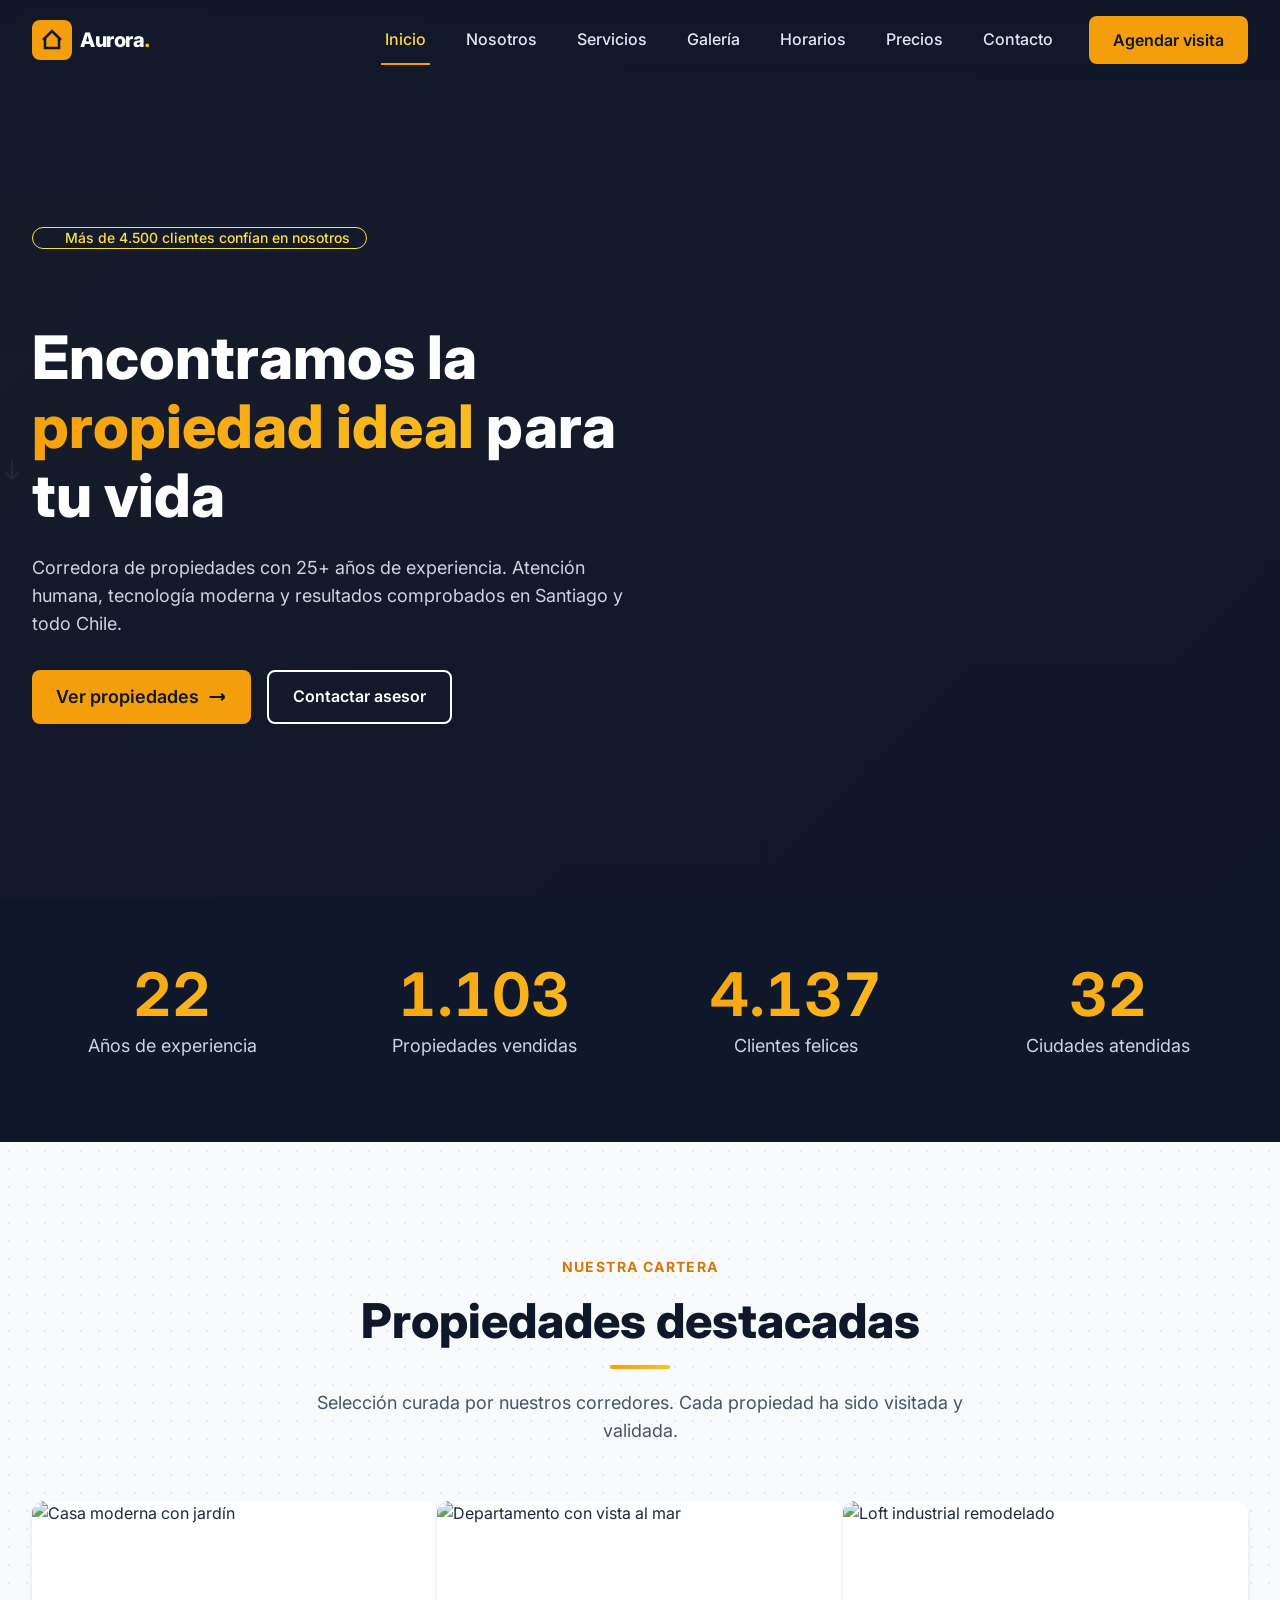
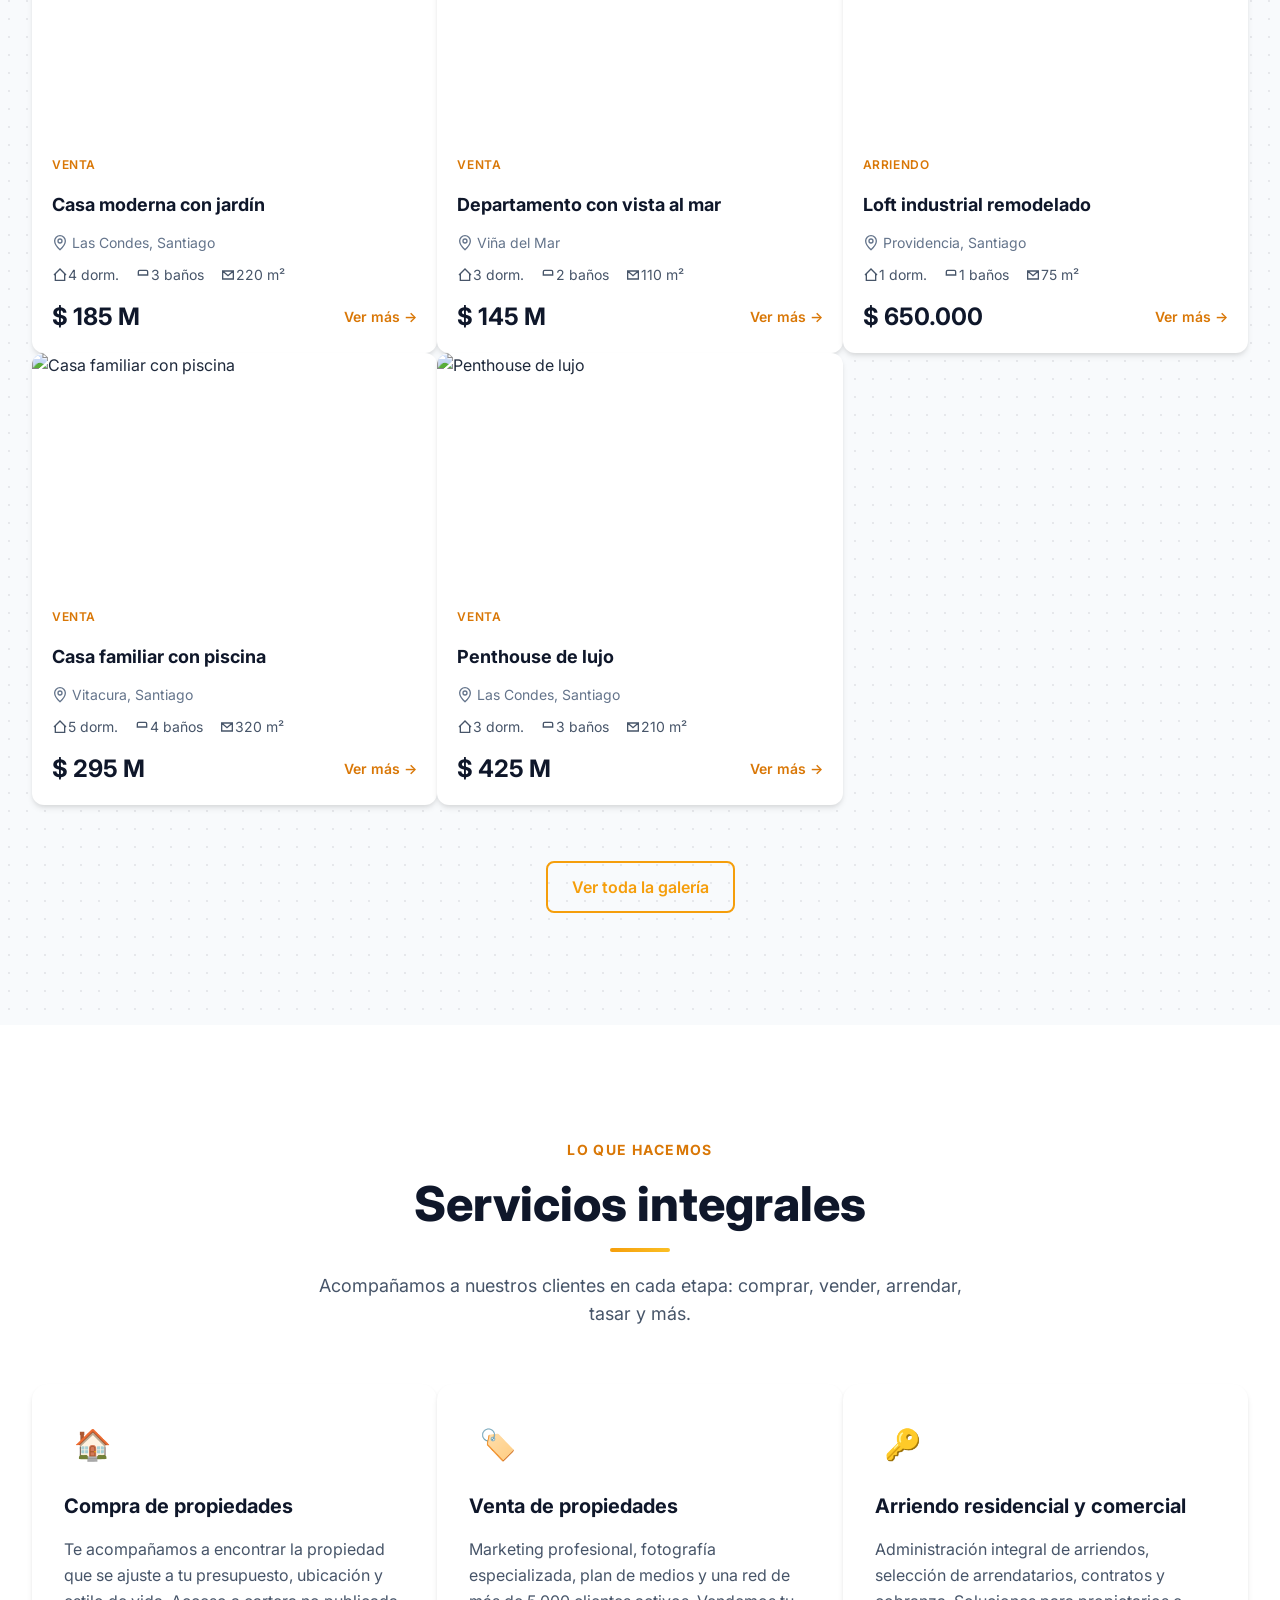
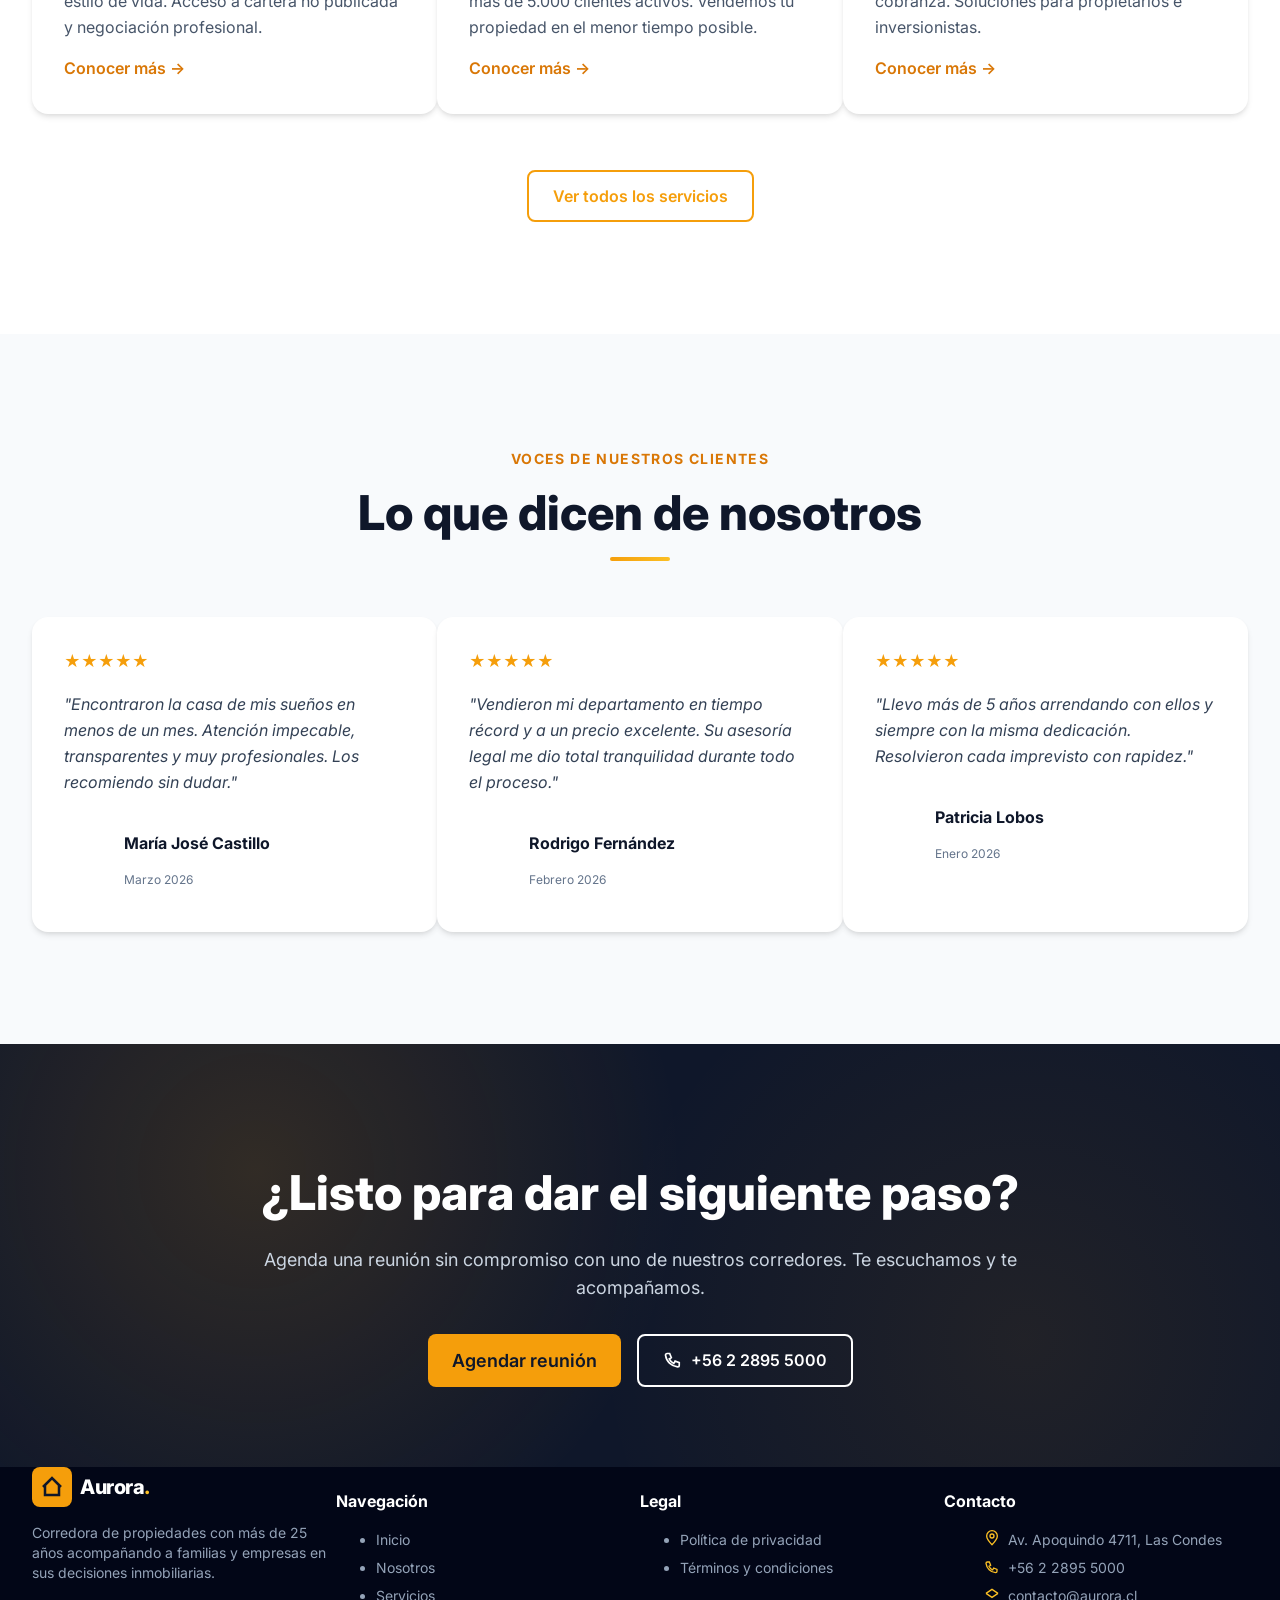
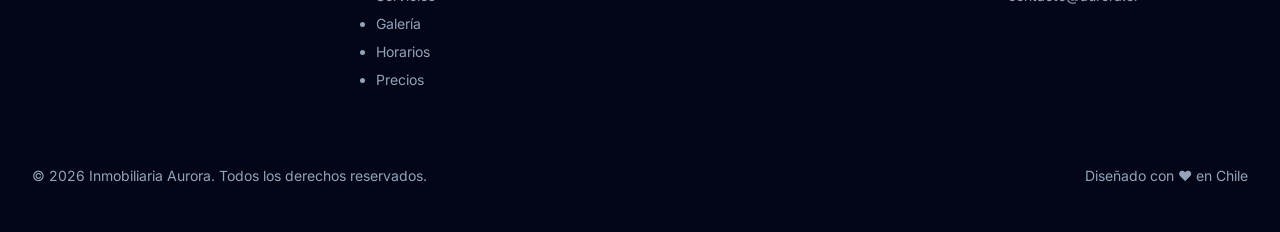
==== commit 7ceec26b: "fix responsive" ====
--- a/index.html
+++ b/index.html
@@ -44,14 +44,14 @@
         <a href="contacto.html"   class="btn-primary !py-2.5">Agendar visita</a>
       </nav>
 
-      <button data-burger class="lg:hidden hamburger" aria-label="Menú">
+      <button data-burger class="site-burger" type="button" aria-label="Abrir menú" aria-expanded="false" aria-controls="mobile-menu">
         <span></span><span></span><span></span>
       </button>
     </div>
   </div>
 
   <!-- Menú móvil -->
-  <div data-navmenu class="lg:hidden fixed top-20 right-0 w-72 h-[calc(100vh-5rem)] bg-slate-900 shadow-2xl p-6 transform translate-x-full transition-transform duration-300 z-40 overflow-y-auto">
+  <div data-navmenu id="mobile-menu" class="mobile-menu" inert>
     <nav class="flex flex-col gap-2 text-white">
       <a href="index.html"     class="block py-2 px-3 rounded hover:bg-slate-800" data-navlink>Inicio</a>
       <a href="nosotros.html"  class="block py-2 px-3 rounded hover:bg-slate-800" data-navlink>Nosotros</a>
@@ -66,11 +66,11 @@
 </header>
 
 <!-- ====================== HERO ====================== -->
-<section class="hero-gradient hero-overlay-pattern min-h-screen flex items-center pt-20 relative overflow-hidden">
-  <div class="max-w-7xl mx-auto px-4 sm:px-6 lg:px-8 py-20 lg:py-28 relative z-10 w-full">
+<section class="hero-gradient relative overflow-hidden">
+  <div class="hero-content max-w-7xl mx-auto px-4 sm:px-6 lg:px-8 relative z-10 w-full">
     <div class="grid lg:grid-cols-2 gap-12 items-center">
       <div>
-        <span class="inline-flex items-center gap-2 bg-amber-500/15 border border-amber-500/30 text-amber-300 px-4 py-1.5 rounded-full text-sm font-medium mb-6 reveal">
+        <span class="hero-badge inline-flex items-center gap-2 bg-amber-500/15 border border-amber-500/30 text-amber-300 px-4 py-1.5 rounded-full text-sm font-medium mb-6 reveal">
           <span class="w-2 h-2 bg-amber-400 rounded-full pulse-glow"></span>
           Más de 4.500 clientes confían en nosotros
         </span>
@@ -109,7 +109,7 @@
   </div>
 
   <!-- Scroll indicator -->
-  <div class="absolute bottom-6 left-1/2 -translate-x-1/2 text-white/60 animate-bounce">
+  <div class="hero-scroll absolute bottom-6 left-1/2 -translate-x-1/2 text-white/60 animate-bounce">
     <svg class="w-6 h-6" fill="none" stroke="currentColor" stroke-width="2" viewBox="0 0 24 24"><path d="M19 14l-7 7m0 0l-7-7m7 7V3"/></svg>
   </div>
 </section>
@@ -245,4 +245,4 @@
 <script src="js/data.js"></script>
 <script src="js/main.js"></script>
 </body>
-</html>+</html>
--- a/css/styles.css
+++ b/css/styles.css
@@ -16,7 +16,7 @@
 /* ====================================================
    UTILIDADES CRÍTICAS (fallback si Tailwind no carga)
    ==================================================== */
-.container { width: 100%; max-width: 1280px; margin-left: auto; margin-right: auto; padding-left: 1.5rem; padding-right: 1.5px; padding-left: 1rem; padding-right: 1rem; }
+.container { width: 100%; max-width: 1280px; margin-left: auto; margin-right: auto; padding-left: 1rem; padding-right: 1rem; }
 @media (min-width: 640px) { .container { padding-left: 1.5rem; padding-right: 1.5rem; } }
 @media (min-width: 1024px) { .container { padding-left: 2rem; padding-right: 2rem; } }
 
@@ -126,13 +126,14 @@
   background-size: cover, cover, cover;
   background-repeat: no-repeat;
   min-height: 100vh;
+  min-height: 100svh;
   display: flex;
   align-items: center;
-  padding-top: 5rem;
+  padding-top: 8rem;
   padding-bottom: 5rem;
 }
 
-.hero-overlay-pattern {
+.hero-overlay-pattern:not(.hero-gradient) {
   background-image:
     radial-gradient(circle at 20% 30%, rgba(245, 158, 11, 0.15) 0%, transparent 40%),
     radial-gradient(circle at 80% 70%, rgba(245, 158, 11, 0.08) 0%, transparent 40%);
@@ -296,42 +297,52 @@
 .nav-link:hover::after, .nav-link.is-active::after { width: 100%; }
 
 .site-burger {
-  width: 28px; height: 22px;
+  width: 44px; height: 44px;
+  flex-shrink: 0;
   position: relative; cursor: pointer;
   background: transparent; border: none;
   padding: 0;
 }
-@media (min-width: 1024px) {
+@media (min-width: 1280px) {
   .site-burger { display: none; }
 }
 .site-burger span {
   position: absolute;
-  left: 0; width: 100%; height: 2px;
+  left: 8px; width: 28px; height: 2px;
   background-color: #fff;
   border-radius: 2px;
   transition: all 0.3s ease;
 }
-.site-burger span:nth-child(1) { top: 0; }
-.site-burger span:nth-child(2) { top: 10px; }
-.site-burger span:nth-child(3) { top: 20px; }
-.site-burger.is-open span:nth-child(1) { top: 10px; transform: rotate(45deg); }
+.site-burger span:nth-child(1) { top: 12px; }
+.site-burger span:nth-child(2) { top: 21px; }
+.site-burger span:nth-child(3) { top: 30px; }
+.site-burger.is-open span:nth-child(1) { top: 21px; transform: rotate(45deg); }
 .site-burger.is-open span:nth-child(2) { opacity: 0; }
-.site-burger.is-open span:nth-child(3) { top: 10px; transform: rotate(-45deg); }
+.site-burger.is-open span:nth-child(3) { top: 21px; transform: rotate(-45deg); }
 
 .mobile-menu {
   position: fixed;
   top: 5rem; right: 0;
-  width: 18rem;
+  width: min(20rem, 100%);
   height: calc(100vh - 5rem);
+  height: calc(100dvh - 5rem);
   background: rgb(15 23 42);
   box-shadow: -10px 0 30px rgba(0,0,0,0.5);
   padding: 1.5rem;
   transform: translateX(100%);
-  transition: transform 0.3s ease;
+  visibility: hidden;
+  transition: transform 0.3s ease, visibility 0.3s;
   z-index: 40;
   overflow-y: auto;
 }
-.mobile-menu.is-open { transform: translateX(0); }
+.mobile-menu.is-open { transform: translateX(0); visibility: visible; }
+@media (min-width: 1280px) {
+  .mobile-menu { display: none; }
+  [data-navbar] nav[data-navmenu] { display: flex; }
+}
+@media (max-width: 1279px) {
+  [data-navbar] nav[data-navmenu] { display: none; }
+}
 .mobile-menu a {
   display: block;
   padding: 0.5rem 0.75rem;
@@ -680,6 +691,23 @@
 
 /* Shadows */
 .shadow-sm{box-shadow:0 1px 2px 0 rgba(0,0,0,0.05)}.shadow-md{box-shadow:0 4px 6px -1px rgba(0,0,0,0.1),0 2px 4px -1px rgba(0,0,0,0.06)}.shadow-xl{box-shadow:0 20px 25px -5px rgba(0,0,0,0.1),0 10px 10px -5px rgba(0,0,0,0.04)}.shadow-2xl{box-shadow:0 25px 50px -12px rgba(0,0,0,0.25)}
+
+.grid-cols-2 { grid-template-columns: repeat(2, minmax(0, 1fr)); }
+.grid-cols-3 { grid-template-columns: repeat(3, minmax(0, 1fr)); }
+.grid-cols-4 { grid-template-columns: repeat(4, minmax(0, 1fr)); }
+.grid-cols-1 { grid-template-columns: repeat(1, minmax(0, 1fr)); }
+
+/* Common font sizes */
+.text-xs { font-size: 0.75rem; line-height: 1rem; }
+.text-sm { font-size: 0.875rem; line-height: 1.25rem; }
+.text-base { font-size: 1rem; line-height: 1.5rem; }
+.text-lg { font-size: 1.125rem; line-height: 1.75rem; }
+.text-xl { font-size: 1.25rem; line-height: 1.75rem; }
+.text-2xl { font-size: 1.5rem; line-height: 2rem; }
+.text-3xl { font-size: 1.875rem; line-height: 2.25rem; }
+.text-4xl { font-size: 2.25rem; line-height: 2.5rem; }
+.text-5xl { font-size: 3rem; line-height: 1; }
+.text-6xl { font-size: 3.75rem; line-height: 1; }
 
 /* Responsive (sm + md + lg + grid cols) */
 @media (min-width: 640px) {
@@ -720,27 +748,6 @@
   .lg\:gap-6 { gap: 1.5rem; }
   .lg\:gap-7 { gap: 1.75rem; }
 }
-
-.grid-cols-2 { grid-template-columns: repeat(2, minmax(0, 1fr)); }
-.grid-cols-3 { grid-template-columns: repeat(3, minmax(0, 1fr)); }
-.grid-cols-4 { grid-template-columns: repeat(4, minmax(0, 1fr)); }
-.grid-cols-1 { grid-template-columns: repeat(1, minmax(0, 1fr)); }
-
-@media (min-width: 640px) {
-  .sm\:grid-cols-2 { grid-template-columns: repeat(2, minmax(0, 1fr)); }
-}
-
-/* Common font sizes */
-.text-xs { font-size: 0.75rem; line-height: 1rem; }
-.text-sm { font-size: 0.875rem; line-height: 1.25rem; }
-.text-base { font-size: 1rem; line-height: 1.5rem; }
-.text-lg { font-size: 1.125rem; line-height: 1.75rem; }
-.text-xl { font-size: 1.25rem; line-height: 1.75rem; }
-.text-2xl { font-size: 1.5rem; line-height: 2rem; }
-.text-3xl { font-size: 1.875rem; line-height: 2.25rem; }
-.text-4xl { font-size: 2.25rem; line-height: 2.5rem; }
-.text-5xl { font-size: 3rem; line-height: 1; }
-.text-6xl { font-size: 3.75rem; line-height: 1; }
 
 /* Misc */
 .space-y-2 > * + * { margin-top: 0.5rem; }
@@ -779,11 +786,40 @@
 footer a:hover { color: rgb(252 211 77); }
 
 /* ====================================================
-   PRINT / Accesibilidad
-   ==================================================== */
+   AJUSTES RESPONSIVOS
+   ==================================================== */
+.grid > * { min-width: 0; }
+.site-burger:focus-visible { outline: 2px solid rgb(251 191 36); outline-offset: 3px; }
+.hero-gradient h1 { line-height: 1.15; }
+.hero-badge { max-width: 100%; }
+.hero-badge > span { flex-shrink: 0; }
+.toast { max-width: min(320px, calc(100% - 2rem)); }
+
+@media (max-width: 639px) {
+  .hero-gradient {
+    min-height: auto;
+    padding-top: 7rem;
+    padding-bottom: 3.5rem;
+  }
+  .hero-gradient h1 { margin-bottom: 1.25rem; }
+  .hero-gradient p { font-size: 1rem; line-height: 1.65; margin-bottom: 1.5rem; }
+  .hero-badge { font-size: 0.75rem; line-height: 1.5; padding: 0.5rem 0.75rem; margin-bottom: 1.5rem; }
+  .hero-scroll { display: none; }
+  section h1, section h2 { overflow-wrap: anywhere; }
+  section h1.text-4xl, section h2.text-4xl { font-size: 2rem; line-height: 1.2; }
+  .hero-gradient h1.text-4xl { font-size: clamp(2rem, 8.5vw, 2.75rem); line-height: 1.15; }
+  .form-input { font-size: 1rem; }
+  .toast { right: 1rem; bottom: 1rem; }
+}
+@media (max-width: 1023px) {
+  .pricing-card.is-highlight { transform: none; }
+  html.js-ready .reveal-left, html.js-ready .reveal-right { transform: translateY(28px); }
+  html.js-ready .reveal-left.is-visible, html.js-ready .reveal-right.is-visible { transform: none; }
+}
+
 @media (prefers-reduced-motion: reduce) {
   *, *::before, *::after {
     animation-duration: 0.01ms !important;
     transition-duration: 0.01ms !important;
   }
-}+}
